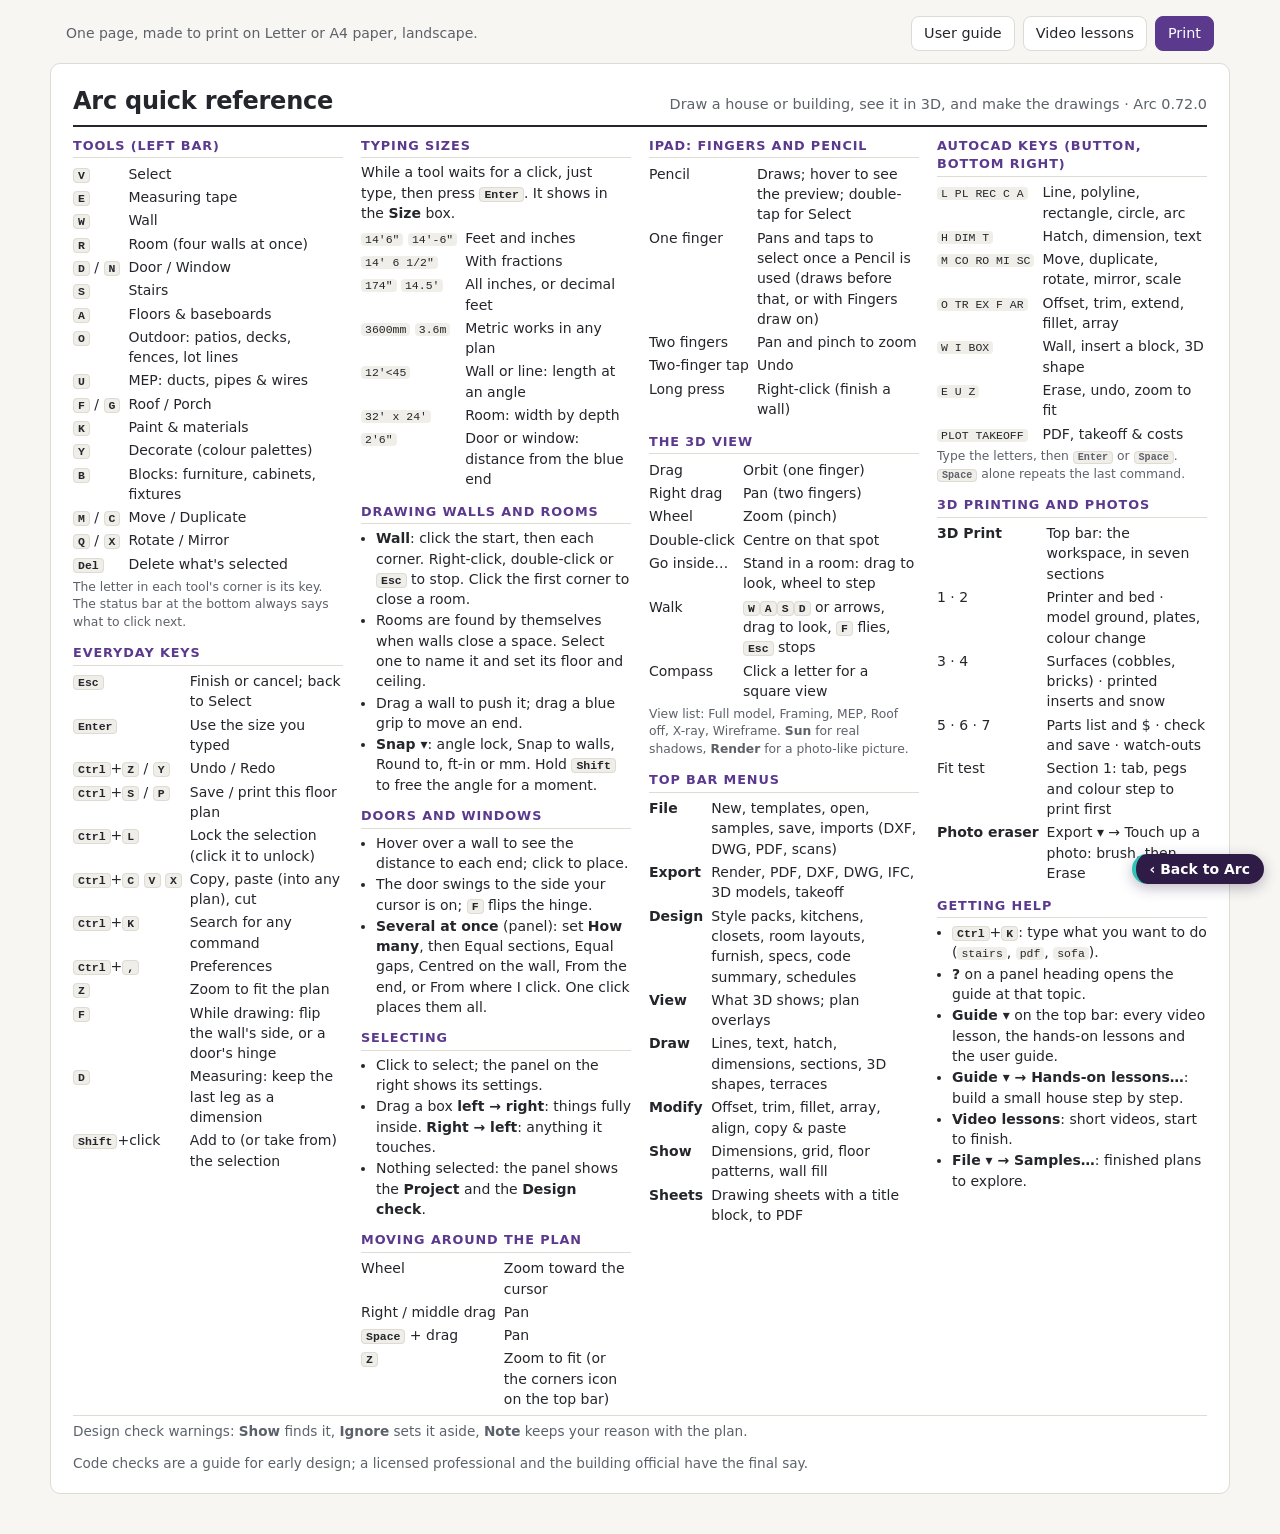
==== help/quick-reference.html @ a4780904 "Arc has moved behind a sign-in" ====
<!doctype html>
<html lang="en">
<head>
<meta charset="utf-8">
<meta name="viewport" content="width=device-width, initial-scale=1">
<title>Arc Quick Reference</title>
<style>
  :root {
    --bg: #f7f6f2; --paper: #ffffff; --ink: #24262b; --muted: #5d6169; --line: #dedbd3;
    --accent: #5b3a8e; --accent-soft: #efe8f7; --code: #f0eee8;
  }
  @media (prefers-color-scheme: dark) {
    :root:not([data-theme="light"]) {
      --bg: #1b1d21; --paper: #24272c; --ink: #e8e6e1; --muted: #a7abb3; --line: #3a3e45;
      --accent: #c4a8ef; --accent-soft: #2b2340; --code: #2e3137;
    }
  }
  :root[data-theme="dark"] {
    --bg: #1b1d21; --paper: #24272c; --ink: #e8e6e1; --muted: #a7abb3; --line: #3a3e45;
    --accent: #c4a8ef; --accent-soft: #2b2340; --code: #2e3137;
  }
  * { box-sizing: border-box; }
  body { margin: 0; background: var(--bg); color: var(--ink); font: 14px/1.45 system-ui, -apple-system, "Segoe UI", sans-serif; }
  .bar { max-width: 1180px; margin: 0 auto; padding: 16px 16px 0; display: flex; gap: 10px; flex-wrap: wrap; align-items: center; justify-content: space-between; }
  .bar p { margin: 0; color: var(--muted); }
  .bar .btns { display: flex; gap: 8px; flex-wrap: wrap; }
  .btn { font: inherit; font-size: .9rem; border: 1px solid var(--line); background: var(--paper); color: var(--ink); border-radius: 8px; padding: 6px 12px; cursor: pointer; text-decoration: none; }
  .btn.primary { background: var(--accent); border-color: var(--accent); color: #fff; }
  a { color: var(--accent); }
  .sheet { max-width: 1180px; margin: 12px auto 40px; background: var(--paper); border: 1px solid var(--line); border-radius: 10px; padding: 20px 22px; }
  .head { display: flex; align-items: baseline; justify-content: space-between; gap: 12px; border-bottom: 2px solid var(--ink); padding-bottom: 6px; margin-bottom: 10px; flex-wrap: wrap; }
  .head h1 { margin: 0; font-size: 1.5rem; letter-spacing: -0.01em; }
  .head span { color: var(--muted); font-size: .9rem; }
  .cols { columns: 4 240px; column-gap: 18px; }
  .box { break-inside: avoid; margin: 0 0 12px; }
  h2 { font-size: .8rem; text-transform: uppercase; letter-spacing: .07em; color: var(--accent); margin: 0 0 4px; padding-bottom: 2px; border-bottom: 1px solid var(--line); }
  table { width: 100%; border-collapse: collapse; }
  td { padding: 1.5px 0; vertical-align: top; }
  td:first-child { white-space: nowrap; padding-right: 8px; width: 1%; }
  kbd, code { font: 600 .82em/1.2 ui-monospace, Consolas, monospace; background: var(--code); border: 1px solid var(--line); border-radius: 4px; padding: 0 4px; white-space: nowrap; }
  code { font-weight: 500; border: 0; }
  .ui { font-weight: 600; }
  ul { margin: 0; padding-left: 15px; }
  li { margin: 1px 0; }
  .note { color: var(--muted); font-size: .88em; margin: 3px 0 0; }
  .foot { border-top: 1px solid var(--line); margin-top: 4px; padding-top: 6px; color: var(--muted); font-size: .85rem; display: flex; justify-content: space-between; gap: 12px; flex-wrap: wrap; }
  @page { size: letter landscape; margin: 0.32in; }
  @media print {
    :root { --bg: #fff; --paper: #fff; --ink: #000; --muted: #444; --line: #bbb; --accent: #4b2f73; --code: #eee; }
    body { font-size: 7.6pt; line-height: 1.32; }
    .bar { display: none; }
    .sheet { margin: 0; max-width: none; border: 0; padding: 0; border-radius: 0; }
    .cols { columns: 4; column-gap: 14px; }
    .box { margin-bottom: 7px; }
    .head h1 { font-size: 14pt; }
    .head span, .foot { font-size: 7pt; }
    a { color: inherit; text-decoration: none; }
  }
  @media (max-width: 640px) { .sheet { padding: 14px; } }
</style>
</head>
<body>
<div class="bar">
  <p>One page, made to print on Letter or A4 paper, landscape.</p>
  <div class="btns">
    <a class="btn" href="user-guide.html">User guide</a>
    <a class="btn" href="videos.html">Video lessons</a>
    <button class="btn primary" type="button" onclick="print()">Print</button>
  </div>
</div>

<div class="sheet">
  <div class="head">
    <h1>Arc quick reference</h1>
    <span>Draw a house or building, see it in 3D, and make the drawings · Arc 0.72.0</span>
  </div>
  <div class="cols">

    <div class="box">
      <h2>Tools (left bar)</h2>
      <table>
        <tr><td><kbd>V</kbd></td><td>Select</td></tr>
        <tr><td><kbd>E</kbd></td><td>Measuring tape</td></tr>
        <tr><td><kbd>W</kbd></td><td>Wall</td></tr>
        <tr><td><kbd>R</kbd></td><td>Room (four walls at once)</td></tr>
        <tr><td><kbd>D</kbd> / <kbd>N</kbd></td><td>Door / Window</td></tr>
        <tr><td><kbd>S</kbd></td><td>Stairs</td></tr>
        <tr><td><kbd>A</kbd></td><td>Floors &amp; baseboards</td></tr>
        <tr><td><kbd>O</kbd></td><td>Outdoor: patios, decks, fences, lot lines</td></tr>
        <tr><td><kbd>U</kbd></td><td>MEP: ducts, pipes &amp; wires</td></tr>
        <tr><td><kbd>F</kbd> / <kbd>G</kbd></td><td>Roof / Porch</td></tr>
        <tr><td><kbd>K</kbd></td><td>Paint &amp; materials</td></tr>
        <tr><td><kbd>Y</kbd></td><td>Decorate (colour palettes)</td></tr>
        <tr><td><kbd>B</kbd></td><td>Blocks: furniture, cabinets, fixtures</td></tr>
        <tr><td><kbd>M</kbd> / <kbd>C</kbd></td><td>Move / Duplicate</td></tr>
        <tr><td><kbd>Q</kbd> / <kbd>X</kbd></td><td>Rotate / Mirror</td></tr>
        <tr><td><kbd>Del</kbd></td><td>Delete what's selected</td></tr>
      </table>
      <p class="note">The letter in each tool's corner is its key. The status bar at the bottom always says what to click next.</p>
    </div>

    <div class="box">
      <h2>Everyday keys</h2>
      <table>
        <tr><td><kbd>Esc</kbd></td><td>Finish or cancel; back to Select</td></tr>
        <tr><td><kbd>Enter</kbd></td><td>Use the size you typed</td></tr>
        <tr><td><kbd>Ctrl</kbd>+<kbd>Z</kbd> / <kbd>Y</kbd></td><td>Undo / Redo</td></tr>
        <tr><td><kbd>Ctrl</kbd>+<kbd>S</kbd> / <kbd>P</kbd></td><td>Save / print this floor plan</td></tr>
        <tr><td><kbd>Ctrl</kbd>+<kbd>L</kbd></td><td>Lock the selection (click it to unlock)</td></tr>
        <tr><td><kbd>Ctrl</kbd>+<kbd>C</kbd> <kbd>V</kbd> <kbd>X</kbd></td><td>Copy, paste (into any plan), cut</td></tr>
        <tr><td><kbd>Ctrl</kbd>+<kbd>K</kbd></td><td>Search for any command</td></tr>
        <tr><td><kbd>Ctrl</kbd>+<kbd>,</kbd></td><td>Preferences</td></tr>
        <tr><td><kbd>Z</kbd></td><td>Zoom to fit the plan</td></tr>
        <tr><td><kbd>F</kbd></td><td>While drawing: flip the wall's side, or a door's hinge</td></tr>
        <tr><td><kbd>D</kbd></td><td>Measuring: keep the last leg as a dimension</td></tr>
        <tr><td><kbd>Shift</kbd>+click</td><td>Add to (or take from) the selection</td></tr>
      </table>
    </div>

    <div class="box">
      <h2>Typing sizes</h2>
      <p style="margin:0 0 3px">While a tool waits for a click, just type, then press <kbd>Enter</kbd>. It shows in the <b>Size</b> box.</p>
      <table>
        <tr><td><code>14'6"</code> <code>14'-6"</code></td><td>Feet and inches</td></tr>
        <tr><td><code>14' 6 1/2"</code></td><td>With fractions</td></tr>
        <tr><td><code>174"</code> <code>14.5'</code></td><td>All inches, or decimal feet</td></tr>
        <tr><td><code>3600mm</code> <code>3.6m</code></td><td>Metric works in any plan</td></tr>
        <tr><td><code>12'&lt;45</code></td><td>Wall or line: length at an angle</td></tr>
        <tr><td><code>32' x 24'</code></td><td>Room: width by depth</td></tr>
        <tr><td><code>2'6"</code></td><td>Door or window: distance from the blue end</td></tr>
      </table>
    </div>

    <div class="box">
      <h2>Drawing walls and rooms</h2>
      <ul>
        <li><b>Wall</b>: click the start, then each corner. Right-click, double-click or <kbd>Esc</kbd> to stop. Click the first corner to close a room.</li>
        <li>Rooms are found by themselves when walls close a space. Select one to name it and set its floor and ceiling.</li>
        <li>Drag a wall to push it; drag a blue grip to move an end.</li>
        <li><b>Snap ▾</b>: angle lock, Snap to walls, Round to, ft-in or mm. Hold <kbd>Shift</kbd> to free the angle for a moment.</li>
      </ul>
    </div>

    <div class="box">
      <h2>Doors and windows</h2>
      <ul>
        <li>Hover over a wall to see the distance to each end; click to place.</li>
        <li>The door swings to the side your cursor is on; <kbd>F</kbd> flips the hinge.</li>
        <li><b>Several at once</b> (panel): set <b>How many</b>, then Equal sections, Equal gaps, Centred on the wall, From the end, or From where I click. One click places them all.</li>
      </ul>
    </div>

    <div class="box">
      <h2>Selecting</h2>
      <ul>
        <li>Click to select; the panel on the right shows its settings.</li>
        <li>Drag a box <b>left → right</b>: things fully inside. <b>Right → left</b>: anything it touches.</li>
        <li>Nothing selected: the panel shows the <b>Project</b> and the <b>Design check</b>.</li>
      </ul>
    </div>

    <div class="box">
      <h2>Moving around the plan</h2>
      <table>
        <tr><td>Wheel</td><td>Zoom toward the cursor</td></tr>
        <tr><td>Right / middle drag</td><td>Pan</td></tr>
        <tr><td><kbd>Space</kbd> + drag</td><td>Pan</td></tr>
        <tr><td><kbd>Z</kbd></td><td>Zoom to fit (or the corners icon on the top bar)</td></tr>
      </table>
    </div>

    <div class="box">
      <h2>iPad: fingers and Pencil</h2>
      <table>
        <tr><td>Pencil</td><td>Draws; hover to see the preview; double-tap for Select</td></tr>
        <tr><td>One finger</td><td>Pans and taps to select once a Pencil is used (draws before that, or with Fingers draw on)</td></tr>
        <tr><td>Two fingers</td><td>Pan and pinch to zoom</td></tr>
        <tr><td>Two-finger tap</td><td>Undo</td></tr>
        <tr><td>Long press</td><td>Right-click (finish a wall)</td></tr>
      </table>
    </div>

    <div class="box">
      <h2>The 3D view</h2>
      <table>
        <tr><td>Drag</td><td>Orbit (one finger)</td></tr>
        <tr><td>Right drag</td><td>Pan (two fingers)</td></tr>
        <tr><td>Wheel</td><td>Zoom (pinch)</td></tr>
        <tr><td>Double-click</td><td>Centre on that spot</td></tr>
        <tr><td>Go inside…</td><td>Stand in a room: drag to look, wheel to step</td></tr>
        <tr><td>Walk</td><td><kbd>W</kbd><kbd>A</kbd><kbd>S</kbd><kbd>D</kbd> or arrows, drag to look, <kbd>F</kbd> flies, <kbd>Esc</kbd> stops</td></tr>
        <tr><td>Compass</td><td>Click a letter for a square view</td></tr>
      </table>
      <p class="note">View list: Full model, Framing, MEP, Roof off, X-ray, Wireframe. <b>Sun</b> for real shadows, <b>Render</b> for a photo-like picture.</p>
    </div>

    <div class="box">
      <h2>Top bar menus</h2>
      <table>
        <tr><td class="ui">File</td><td>New, templates, open, samples, save, imports (DXF, DWG, PDF, scans)</td></tr>
        <tr><td class="ui">Export</td><td>Render, PDF, DXF, DWG, IFC, 3D models, takeoff</td></tr>
        <tr><td class="ui">Design</td><td>Style packs, kitchens, closets, room layouts, furnish, specs, code summary, schedules</td></tr>
        <tr><td class="ui">View</td><td>What 3D shows; plan overlays</td></tr>
        <tr><td class="ui">Draw</td><td>Lines, text, hatch, dimensions, sections, 3D shapes, terraces</td></tr>
        <tr><td class="ui">Modify</td><td>Offset, trim, fillet, array, align, copy &amp; paste</td></tr>
        <tr><td class="ui">Show</td><td>Dimensions, grid, floor patterns, wall fill</td></tr>
        <tr><td class="ui">Sheets</td><td>Drawing sheets with a title block, to PDF</td></tr>
      </table>
    </div>

    <div class="box">
      <h2>AutoCAD keys (button, bottom right)</h2>
      <table>
        <tr><td><code>L PL REC C A</code></td><td>Line, polyline, rectangle, circle, arc</td></tr>
        <tr><td><code>H DIM T</code></td><td>Hatch, dimension, text</td></tr>
        <tr><td><code>M CO RO MI SC</code></td><td>Move, duplicate, rotate, mirror, scale</td></tr>
        <tr><td><code>O TR EX F AR</code></td><td>Offset, trim, extend, fillet, array</td></tr>
        <tr><td><code>W I BOX</code></td><td>Wall, insert a block, 3D shape</td></tr>
        <tr><td><code>E U Z</code></td><td>Erase, undo, zoom to fit</td></tr>
        <tr><td><code>PLOT TAKEOFF</code></td><td>PDF, takeoff &amp; costs</td></tr>
      </table>
      <p class="note">Type the letters, then <kbd>Enter</kbd> or <kbd>Space</kbd>. <kbd>Space</kbd> alone repeats the last command.</p>
    </div>

    <div class="box">
      <h2>3D printing and photos</h2>
      <table>
        <tr><td class="ui">3D Print</td><td>Top bar: the workspace, in seven sections</td></tr>
        <tr><td>1 · 2</td><td>Printer and bed · model ground, plates, colour change</td></tr>
        <tr><td>3 · 4</td><td>Surfaces (cobbles, bricks) · printed inserts and snow</td></tr>
        <tr><td>5 · 6 · 7</td><td>Parts list and $ · check and save · watch-outs</td></tr>
        <tr><td>Fit test</td><td>Section 1: tab, pegs and colour step to print first</td></tr>
        <tr><td class="ui">Photo eraser</td><td>Export ▾ → Touch up a photo: brush, then Erase</td></tr>
      </table>
    </div>

    <div class="box">
      <h2>Getting help</h2>
      <ul>
        <li><kbd>Ctrl</kbd>+<kbd>K</kbd>: type what you want to do (<code>stairs</code>, <code>pdf</code>, <code>sofa</code>).</li>
        <li><b>?</b> on a panel heading opens the guide at that topic.</li>
        <li><b>Guide ▾</b> on the top bar: every video lesson, the hands-on lessons and the user guide.</li>
        <li><b>Guide ▾ → Hands-on lessons…</b>: build a small house step by step.</li>
        <li><b>Video lessons</b>: short videos, start to finish.</li>
        <li><b>File ▾ → Samples…</b>: finished plans to explore.</li>
      </ul>
    </div>

  </div>
  <div class="foot">
    <span>Design check warnings: <b>Show</b> finds it, <b>Ignore</b> sets it aside, <b>Note</b> keeps your reason with the plan.</span>
    <span>Code checks are a guide for early design; a licensed professional and the building official have the final say.</span>
  </div>
</div>
<button type="button" id="back-to-arc" class="back-to-arc" aria-label="Back to Arc">&lsaquo; Back to Arc</button>
<style>
  .back-to-arc { position: fixed; z-index: 50; bottom: max(16px, env(safe-area-inset-bottom, 0px)); right: max(16px, env(safe-area-inset-right, 0px)); padding: 8px 14px; border: 0; border-radius: 999px; background: #2e1c47; color: #fff; font: 600 14px/1 system-ui, -apple-system, "Segoe UI", sans-serif; box-shadow: 0 4px 14px rgba(46, 28, 71, .3); border-left: 4px solid #2ec4b6; cursor: pointer; }
  .back-to-arc:hover { background: #4b2f73; }
  .back-to-arc:focus-visible { outline: 2px solid #2ec4b6; outline-offset: 2px; }
  @media print { .back-to-arc { display: none !important; } }
</style>
<script>
  // Inside Arc's help viewer: ask Arc to close it (the viewer's bar has the same button, so this one hides).
  // In its own window: close the window. Otherwise go back.
  if (window.parent !== window) document.getElementById('back-to-arc').hidden = true;
  document.getElementById('back-to-arc').addEventListener('click', () => {
    if (window.parent !== window) { window.parent.postMessage({ arc: 'close-help' }, '*'); return; }
    if (window.opener) window.close();
    setTimeout(() => { if (!window.closed) { if (history.length > 1) history.back(); else location.href = '../index.html'; } }, 200);
  });
</script><script src="res.js"></script></body>
</html>
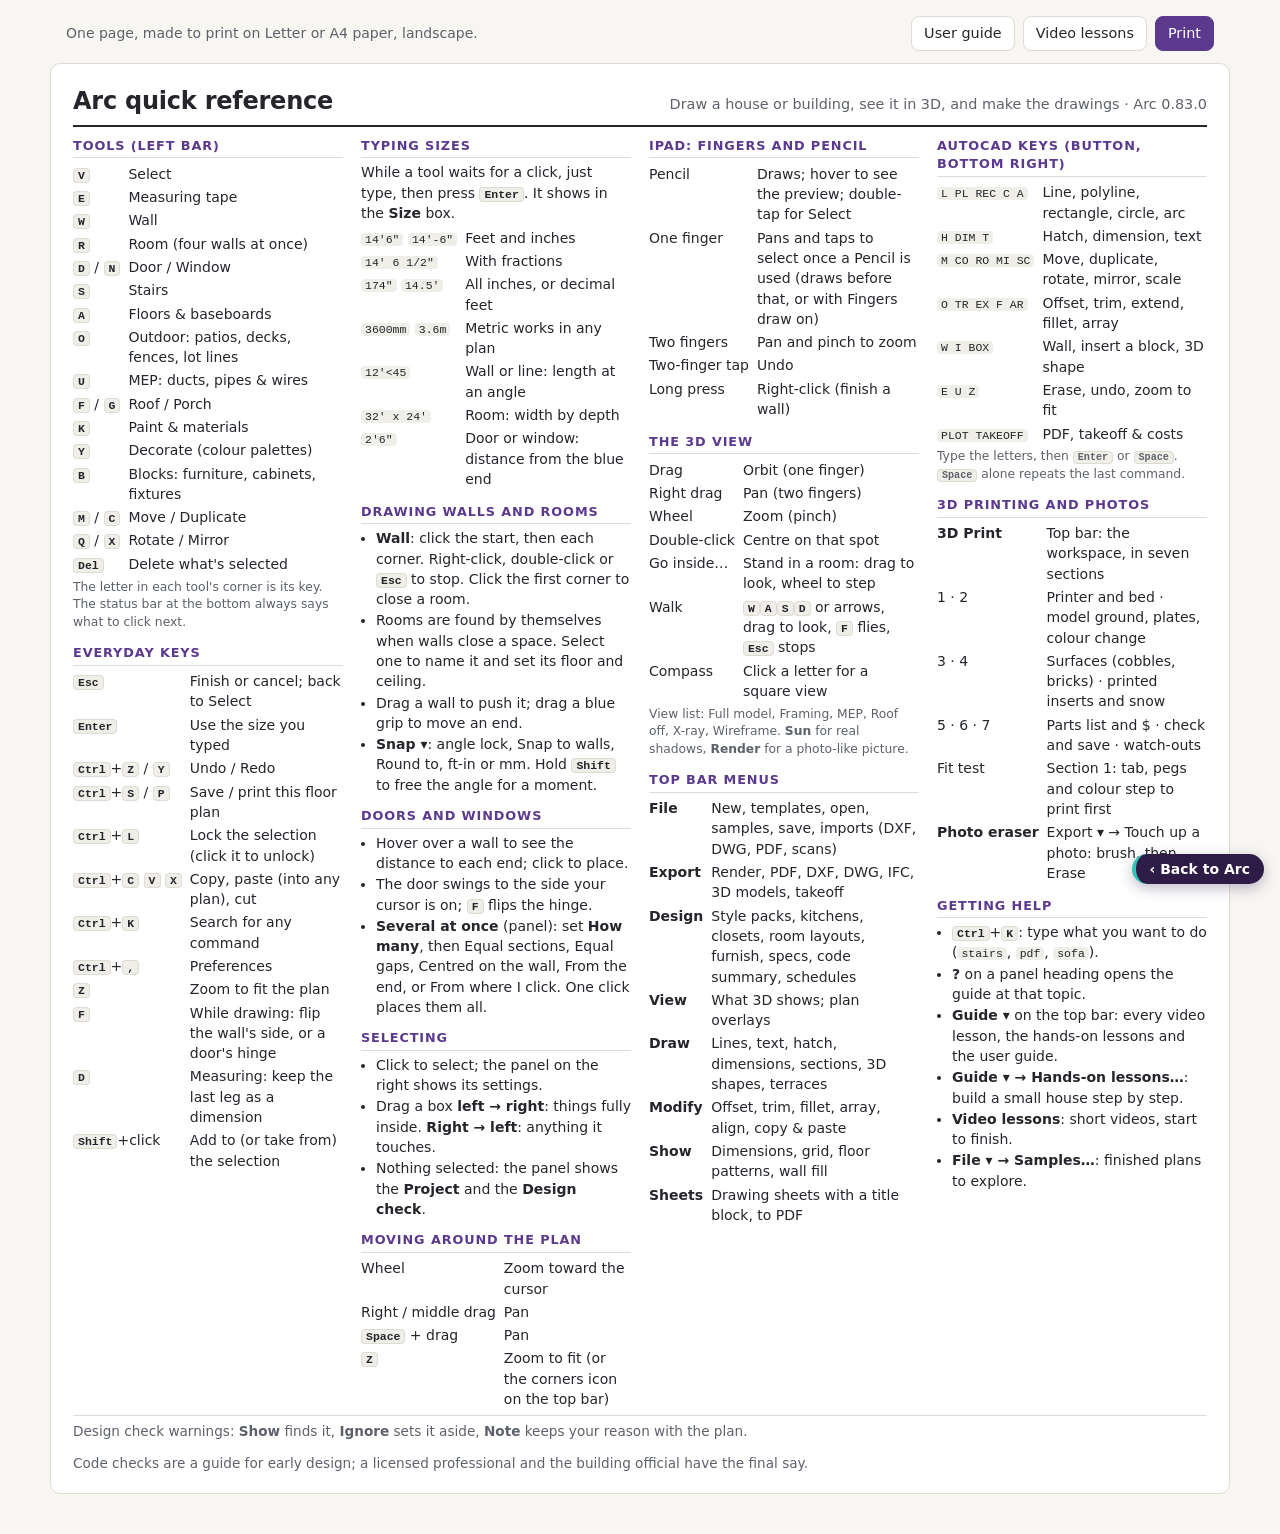
==== commit 0510564e: "Arc has moved behind a sign-in" ====
--- a/help/quick-reference.html
+++ b/help/quick-reference.html
@@ -72,7 +72,7 @@
 <div class="sheet">
   <div class="head">
     <h1>Arc quick reference</h1>
-    <span>Draw a house or building, see it in 3D, and make the drawings · Arc 0.72.0</span>
+    <span>Draw a house or building, see it in 3D, and make the drawings · Arc 0.83.0</span>
   </div>
   <div class="cols">
 
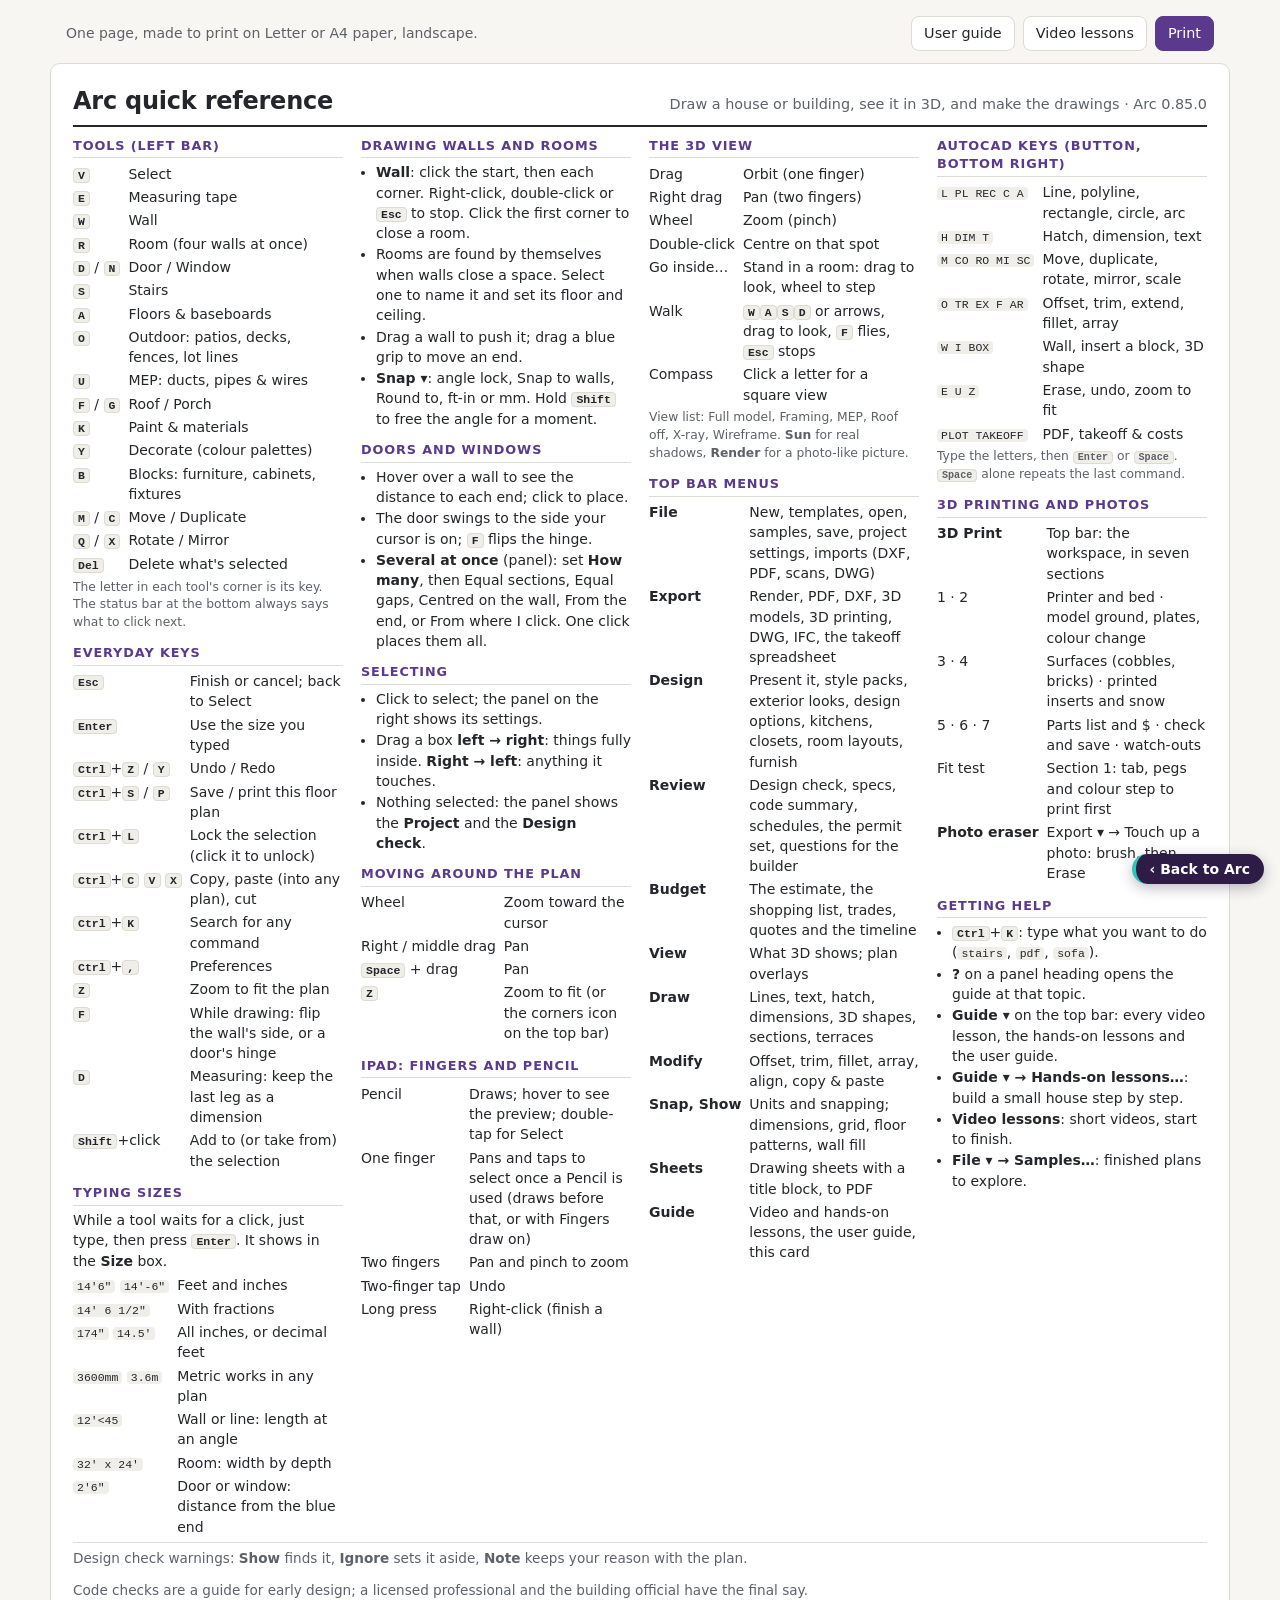
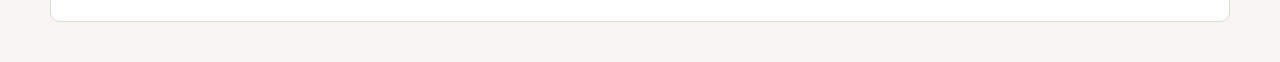
==== commit c0ec6c0e: "Arc has moved behind a sign-in" ====
--- a/help/quick-reference.html
+++ b/help/quick-reference.html
@@ -47,7 +47,7 @@
   @page { size: letter landscape; margin: 0.32in; }
   @media print {
     :root { --bg: #fff; --paper: #fff; --ink: #000; --muted: #444; --line: #bbb; --accent: #4b2f73; --code: #eee; }
-    body { font-size: 7.6pt; line-height: 1.32; }
+    body { font-size: 7.3pt; line-height: 1.28; }
     .bar { display: none; }
     .sheet { margin: 0; max-width: none; border: 0; padding: 0; border-radius: 0; }
     .cols { columns: 4; column-gap: 14px; }
@@ -72,7 +72,7 @@
 <div class="sheet">
   <div class="head">
     <h1>Arc quick reference</h1>
-    <span>Draw a house or building, see it in 3D, and make the drawings · Arc 0.83.0</span>
+    <span>Draw a house or building, see it in 3D, and make the drawings · Arc 0.85.0</span>
   </div>
   <div class="cols">
 
@@ -197,14 +197,19 @@
     <div class="box">
       <h2>Top bar menus</h2>
       <table>
-        <tr><td class="ui">File</td><td>New, templates, open, samples, save, imports (DXF, DWG, PDF, scans)</td></tr>
-        <tr><td class="ui">Export</td><td>Render, PDF, DXF, DWG, IFC, 3D models, takeoff</td></tr>
-        <tr><td class="ui">Design</td><td>Style packs, kitchens, closets, room layouts, furnish, specs, code summary, schedules</td></tr>
+        <tr><td class="ui">File</td><td>New, templates, open, samples, save, project settings, imports (DXF, PDF, scans<span data-not="res hobby eng">, DWG</span>)</td></tr>
+        <tr><td class="ui">Export</td><td>Render, PDF, DXF, 3D models, 3D printing<span data-not="res hobby eng">, DWG, IFC, the takeoff spreadsheet</span></td></tr>
+        <tr data-not="hobby eng"><td class="ui">Design</td><td>Present it, style packs, exterior looks, design options, kitchens, closets, room layouts, furnish</td></tr>
+        <tr data-not="res hobby eng"><td class="ui">Review</td><td>Design check, specs, code summary, schedules, the permit set, questions for the builder</td></tr>
+        <tr data-not="hobby eng"><td class="ui">Budget</td><td>The estimate, the shopping list, trades, quotes and the timeline</td></tr>
+        <tr data-only="hobby"><td class="ui">Make, Join, Finish, Shop, Class</td><td>Boards and parts, fasteners and joints, the finish, the cut and shopping lists and build guide, then Hand it in</td></tr>
+        <tr data-only="eng"><td class="ui">Build</td><td>The parts list with prices, Hand it in and the class folder (with the coaster, machine and structure menus)</td></tr>
         <tr><td class="ui">View</td><td>What 3D shows; plan overlays</td></tr>
-        <tr><td class="ui">Draw</td><td>Lines, text, hatch, dimensions, sections, 3D shapes, terraces</td></tr>
+        <tr><td class="ui">Draw</td><td>Lines, text, hatch, dimensions, 3D shapes<span data-not="hobby eng">, sections, terraces</span></td></tr>
         <tr><td class="ui">Modify</td><td>Offset, trim, fillet, array, align, copy &amp; paste</td></tr>
-        <tr><td class="ui">Show</td><td>Dimensions, grid, floor patterns, wall fill</td></tr>
+        <tr><td class="ui">Snap, Show</td><td>Units and snapping; dimensions, grid, floor patterns, wall fill</td></tr>
         <tr><td class="ui">Sheets</td><td>Drawing sheets with a title block, to PDF</td></tr>
+        <tr><td class="ui">Guide</td><td>Video and hands-on lessons, the user guide, this card</td></tr>
       </table>
     </div>
 
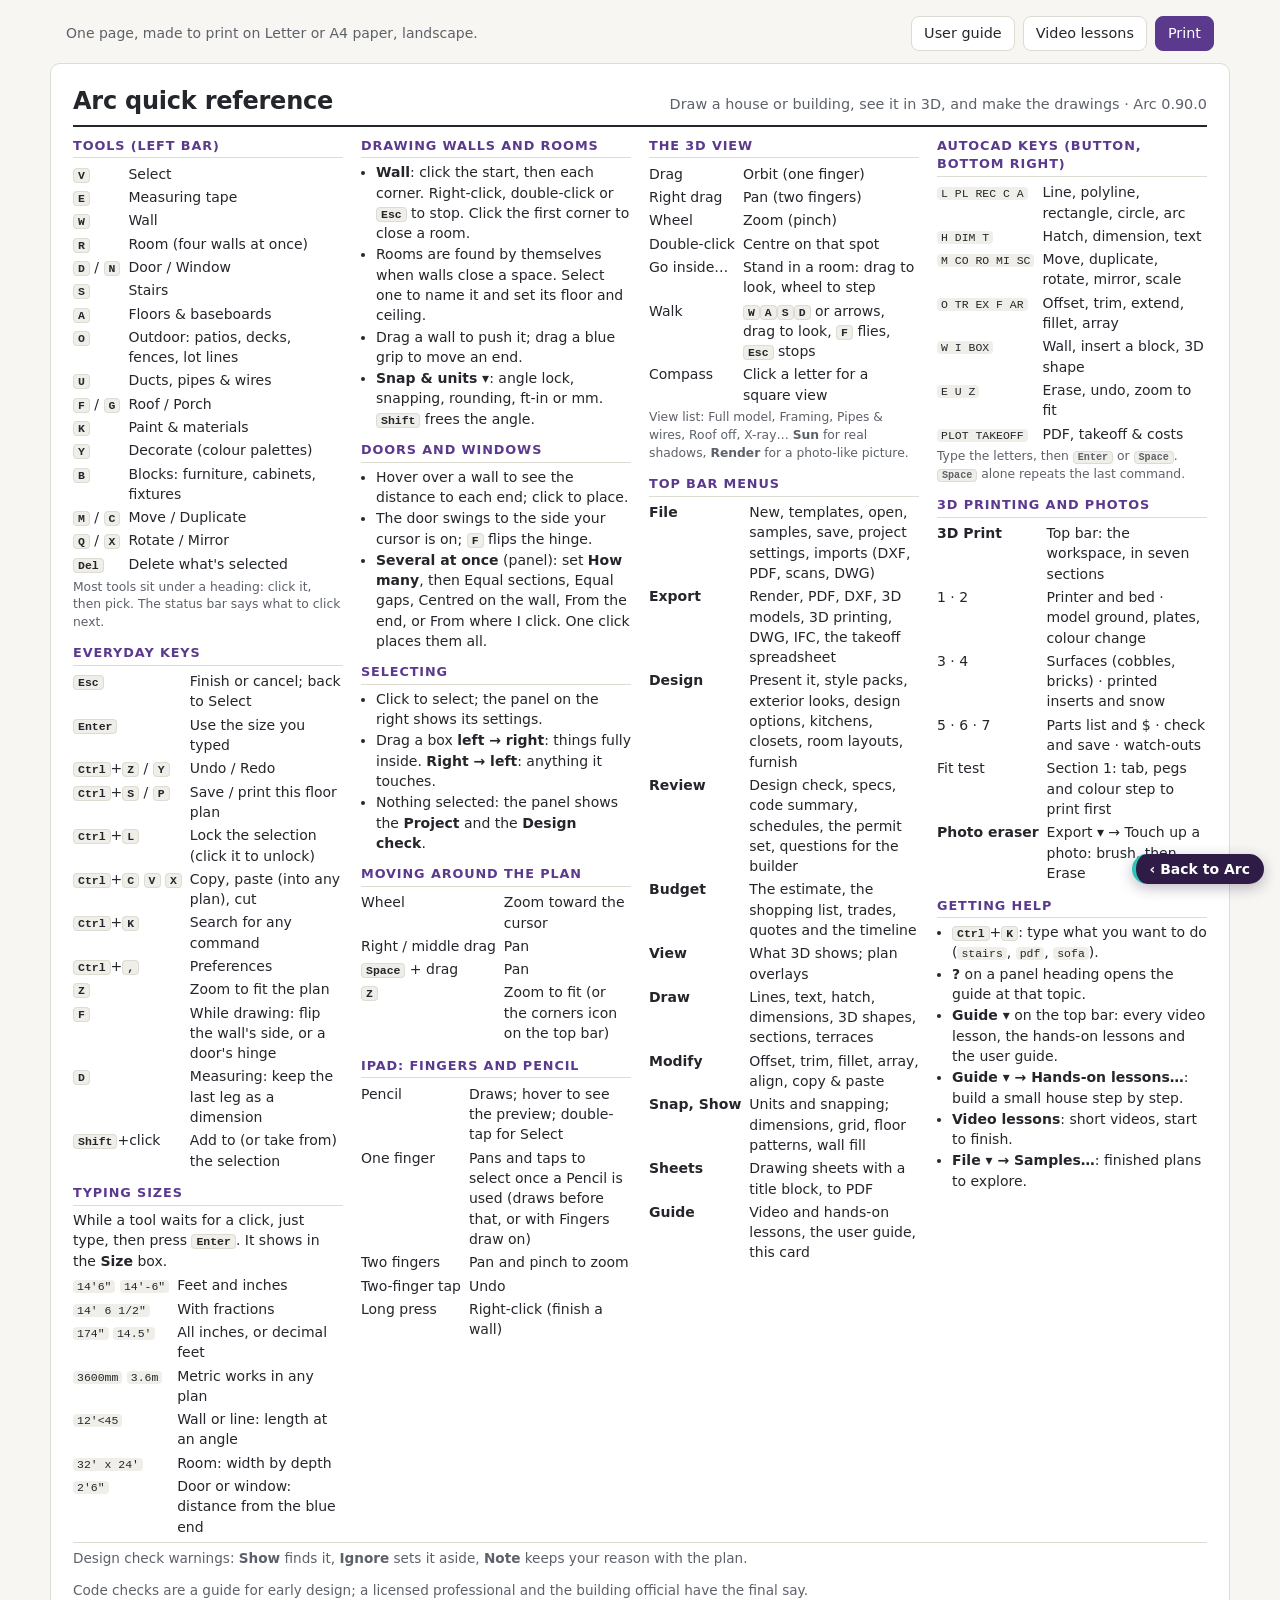
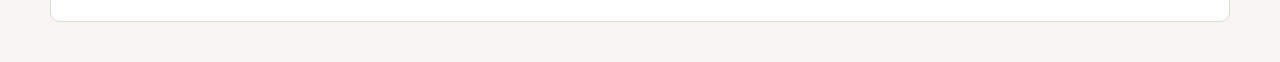
==== commit 598cc2dc: "Arc has moved behind a sign-in" ====
--- a/help/quick-reference.html
+++ b/help/quick-reference.html
@@ -72,7 +72,7 @@
 <div class="sheet">
   <div class="head">
     <h1>Arc quick reference</h1>
-    <span>Draw a house or building, see it in 3D, and make the drawings · Arc 0.85.0</span>
+    <span>Draw a house or building, see it in 3D, and make the drawings · Arc 0.90.0</span>
   </div>
   <div class="cols">
 
@@ -87,7 +87,7 @@
         <tr><td><kbd>S</kbd></td><td>Stairs</td></tr>
         <tr><td><kbd>A</kbd></td><td>Floors &amp; baseboards</td></tr>
         <tr><td><kbd>O</kbd></td><td>Outdoor: patios, decks, fences, lot lines</td></tr>
-        <tr><td><kbd>U</kbd></td><td>MEP: ducts, pipes &amp; wires</td></tr>
+        <tr><td><kbd>U</kbd></td><td>Ducts, pipes &amp; wires</td></tr>
         <tr><td><kbd>F</kbd> / <kbd>G</kbd></td><td>Roof / Porch</td></tr>
         <tr><td><kbd>K</kbd></td><td>Paint &amp; materials</td></tr>
         <tr><td><kbd>Y</kbd></td><td>Decorate (colour palettes)</td></tr>
@@ -96,7 +96,7 @@
         <tr><td><kbd>Q</kbd> / <kbd>X</kbd></td><td>Rotate / Mirror</td></tr>
         <tr><td><kbd>Del</kbd></td><td>Delete what's selected</td></tr>
       </table>
-      <p class="note">The letter in each tool's corner is its key. The status bar at the bottom always says what to click next.</p>
+      <p class="note">Most tools sit under a heading: click it, then pick. The status bar says what to click next.</p>
     </div>
 
     <div class="box">
@@ -137,7 +137,7 @@
         <li><b>Wall</b>: click the start, then each corner. Right-click, double-click or <kbd>Esc</kbd> to stop. Click the first corner to close a room.</li>
         <li>Rooms are found by themselves when walls close a space. Select one to name it and set its floor and ceiling.</li>
         <li>Drag a wall to push it; drag a blue grip to move an end.</li>
-        <li><b>Snap ▾</b>: angle lock, Snap to walls, Round to, ft-in or mm. Hold <kbd>Shift</kbd> to free the angle for a moment.</li>
+        <li><b>Snap &amp; units ▾</b>: angle lock, snapping, rounding, ft-in or mm. <kbd>Shift</kbd> frees the angle.</li>
       </ul>
     </div>
 
@@ -191,14 +191,14 @@
         <tr><td>Walk</td><td><kbd>W</kbd><kbd>A</kbd><kbd>S</kbd><kbd>D</kbd> or arrows, drag to look, <kbd>F</kbd> flies, <kbd>Esc</kbd> stops</td></tr>
         <tr><td>Compass</td><td>Click a letter for a square view</td></tr>
       </table>
-      <p class="note">View list: Full model, Framing, MEP, Roof off, X-ray, Wireframe. <b>Sun</b> for real shadows, <b>Render</b> for a photo-like picture.</p>
+      <p class="note">View list: Full model, Framing, Pipes &amp; wires, Roof off, X-ray… <b>Sun</b> for real shadows, <b>Render</b> for a photo-like picture.</p>
     </div>
 
     <div class="box">
       <h2>Top bar menus</h2>
       <table>
         <tr><td class="ui">File</td><td>New, templates, open, samples, save, project settings, imports (DXF, PDF, scans<span data-not="res hobby eng">, DWG</span>)</td></tr>
-        <tr><td class="ui">Export</td><td>Render, PDF, DXF, 3D models, 3D printing<span data-not="res hobby eng">, DWG, IFC, the takeoff spreadsheet</span></td></tr>
+        <tr><td class="ui">Export</td><td>Render, PDF, DXF, 3D models, 3D printing<span data-not="hobby eng">, DWG, IFC</span><span data-not="res hobby eng">, the takeoff spreadsheet</span></td></tr>
         <tr data-not="hobby eng"><td class="ui">Design</td><td>Present it, style packs, exterior looks, design options, kitchens, closets, room layouts, furnish</td></tr>
         <tr data-not="res hobby eng"><td class="ui">Review</td><td>Design check, specs, code summary, schedules, the permit set, questions for the builder</td></tr>
         <tr data-not="hobby eng"><td class="ui">Budget</td><td>The estimate, the shopping list, trades, quotes and the timeline</td></tr>
@@ -273,5 +273,5 @@
     if (window.opener) window.close();
     setTimeout(() => { if (!window.closed) { if (history.length > 1) history.back(); else location.href = '../index.html'; } }, 200);
   });
-</script><script src="res.js"></script></body>
+</script><script type="module" src="res.js"></script></body>
 </html>
